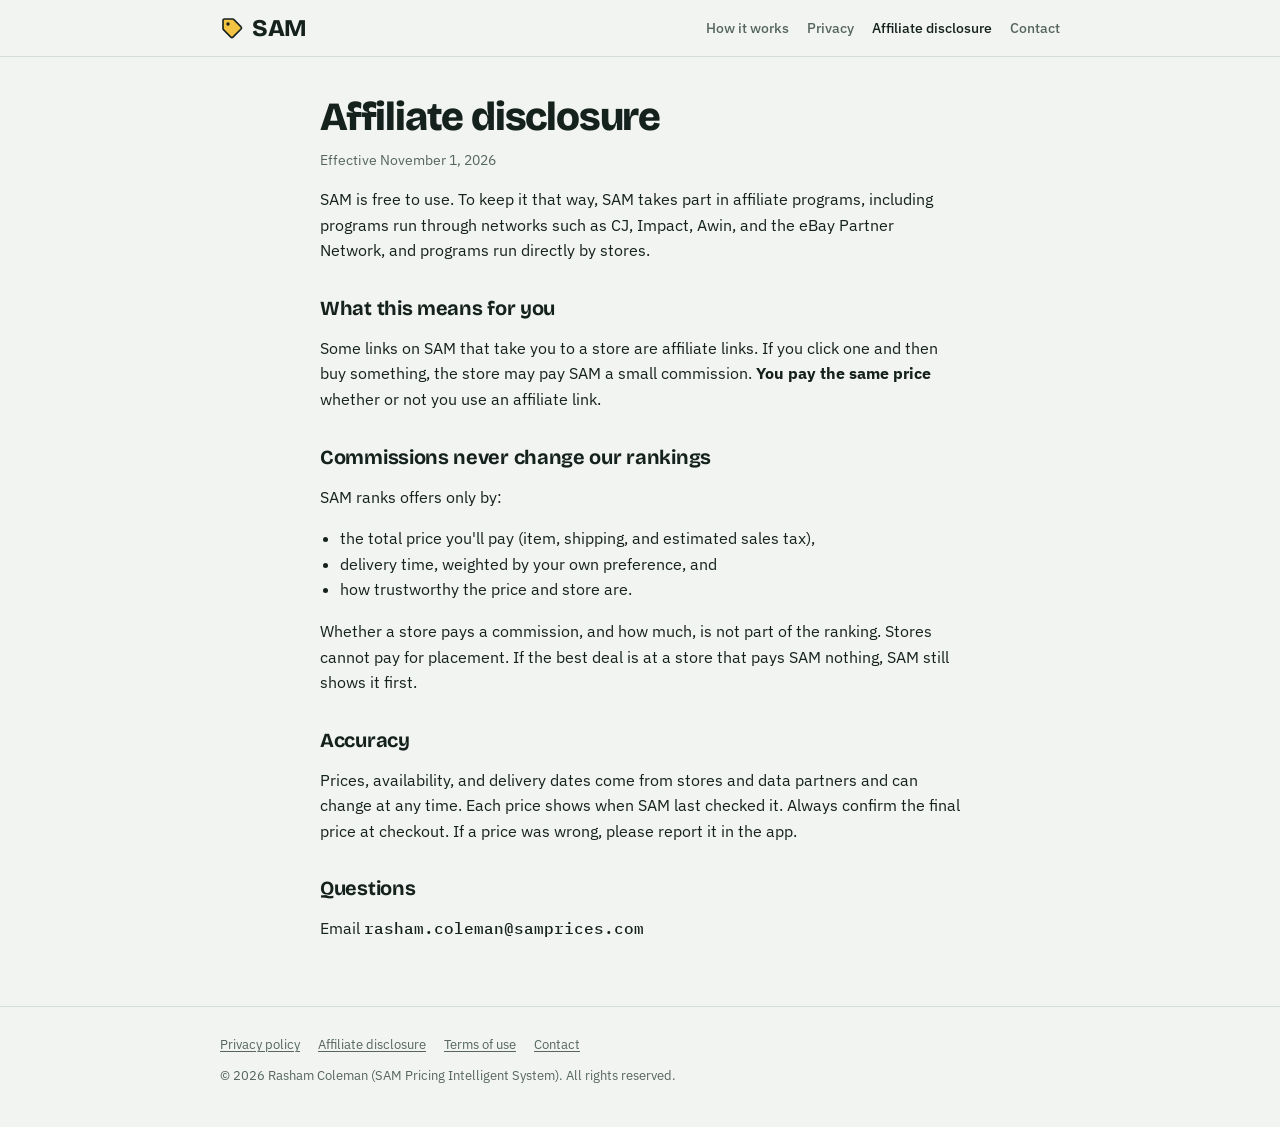
==== disclosure.html @ 1e83416b "Publish SAM website for samprices.com Co-Authored-By: Claude Opus 5.5 <noreply@anthropic.com> Claude" ====
<!doctype html>
<html lang="en">
<head>
<meta charset="utf-8">
<meta name="viewport" content="width=device-width, initial-scale=1, viewport-fit=cover">
<title>SAM Affiliate Disclosure</title>
<meta name="description" content="How SAM earns money from store links, and why it never affects rankings.">
<link rel="preconnect" href="https://fonts.googleapis.com">
<link rel="stylesheet" href="https://fonts.googleapis.com/css2?family=Bricolage+Grotesque:opsz,wght@12..96,600;12..96,700;12..96,800&family=IBM+Plex+Sans:wght@400;500;600&family=IBM+Plex+Mono:wght@500;600&display=swap">
<link rel="stylesheet" href="style.css">
</head>
<body>
<header class="site-head">
  <div class="wrap">
    <a class="logo" href="index.html" aria-label="SAM home">
      <svg width="24" height="24" viewBox="0 0 24 24" aria-hidden="true"><path d="M3 12.6V4.5A1.5 1.5 0 0 1 4.5 3h8.1a1.5 1.5 0 0 1 1.06.44l7.4 7.4a1.5 1.5 0 0 1 0 2.12l-8.1 8.1a1.5 1.5 0 0 1-2.12 0l-7.4-7.4A1.5 1.5 0 0 1 3 12.6Z" fill="var(--tag)" stroke="var(--ink)" stroke-width="1.6"/><circle cx="8" cy="8" r="1.7" fill="var(--ink)"/></svg>
      SAM
    </a>
    <nav class="nav" aria-label="Main">
      <a href="index.html#how">How it works</a>
      <a href="privacy.html">Privacy</a>
      <a href="disclosure.html" aria-current="page">Affiliate disclosure</a>
      <a href="index.html#contact">Contact</a>
    </nav>
  </div>
</header>

<main class="wrap doc">
  <h1>Affiliate disclosure</h1>
  <p class="updated">Effective November 1, 2026</p>

  <p>SAM is free to use. To keep it that way, SAM takes part in affiliate programs, including programs run through networks such as CJ, Impact, Awin, and the eBay Partner Network, and programs run directly by stores.</p>

  <h2>What this means for you</h2>
  <p>Some links on SAM that take you to a store are affiliate links. If you click one and then buy something, the store may pay SAM a small commission. <b>You pay the same price</b> whether or not you use an affiliate link.</p>

  <h2>Commissions never change our rankings</h2>
  <p>SAM ranks offers only by:</p>
  <ul>
    <li>the total price you'll pay (item, shipping, and estimated sales tax),</li>
    <li>delivery time, weighted by your own preference, and</li>
    <li>how trustworthy the price and store are.</li>
  </ul>
  <p>Whether a store pays a commission, and how much, is not part of the ranking. Stores cannot pay for placement. If the best deal is at a store that pays SAM nothing, SAM still shows it first.</p>

  <h2>Accuracy</h2>
  <p>Prices, availability, and delivery dates come from stores and data partners and can change at any time. Each price shows when SAM last checked it. Always confirm the final price at checkout. If a price was wrong, please report it in the app.</p>

  <h2>Questions</h2>
  <p>Email <span class="contact">rasham.coleman@samprices.com</span></p>
</main>

<footer class="site-foot">
  <div class="wrap">
    <nav aria-label="Legal">
      <a href="privacy.html">Privacy policy</a>
      <a href="disclosure.html">Affiliate disclosure</a>
      <a href="terms.html">Terms of use</a>
      <a href="index.html#contact">Contact</a>
    </nav>
    <span>© 2026 Rasham Coleman (SAM Pricing Intelligent System). All rights reserved.</span>
  </div>
</footer>
</body>
</html>
---- style.css ----
/* SAM website. Layout: a single reading column with a receipt-style hero card; shared by all pages. */
:root {
  --paper: #F1F4F1;
  --card: #FFFFFF;
  --ink: #15211D;
  --muted: #56665F;
  --line: #D6DED9;
  --accent: #0D6B4E;
  --accent-ink: #FFFFFF;
  --tag: #F3C443;
  --tag-ink: #2A2306;
  --warn: #A9441C;
  --chip: #E6EDE9;
  --f-display: "Bricolage Grotesque", "Avenir Next", "Segoe UI", system-ui, sans-serif;
  --f-body: "IBM Plex Sans", "Segoe UI", system-ui, -apple-system, sans-serif;
  --f-num: "IBM Plex Mono", ui-monospace, "SF Mono", Menlo, monospace;
}
@media (prefers-color-scheme: dark) {
  :root:not([data-theme="light"]) {
    --paper: #0E1412; --card: #161F1C; --ink: #E5EDE9; --muted: #95A59F; --line: #26332E;
    --accent: #4CC497; --accent-ink: #06231A; --tag: #E7B92F; --tag-ink: #241C02;
    --warn: #F0905F; --chip: #1F2A26; color-scheme: dark;
  }
}
:root[data-theme="dark"] {
  --paper: #0E1412; --card: #161F1C; --ink: #E5EDE9; --muted: #95A59F; --line: #26332E;
  --accent: #4CC497; --accent-ink: #06231A; --tag: #E7B92F; --tag-ink: #241C02;
  --warn: #F0905F; --chip: #1F2A26; color-scheme: dark;
}

* { box-sizing: border-box; }
[hidden] { display: none !important; }
html { -webkit-text-size-adjust: 100%; }
html, body { background: var(--paper); }
body { margin: 0; color: var(--ink); font: 16px/1.6 var(--f-body); }
a { color: var(--accent); text-underline-offset: 2px; }
:focus-visible { outline: 2px solid var(--accent); outline-offset: 2px; }
img { max-width: 100%; }

.wrap { max-width: 880px; margin: 0 auto; padding-left: max(20px, env(safe-area-inset-left, 0px)); padding-right: max(20px, env(safe-area-inset-right, 0px)); }

/* Header / footer */
.site-head { border-bottom: 1px solid var(--line); }
.site-head .wrap { padding-block: 16px; display: flex; flex-wrap: wrap; align-items: center; justify-content: space-between; gap: 10px 20px; }
.logo { font: 800 24px/1 var(--f-display); letter-spacing: -0.02em; color: var(--ink); text-decoration: none; display: inline-flex; align-items: center; gap: 8px; }
.nav { display: flex; flex-wrap: wrap; gap: 4px 18px; font-size: 14px; }
.nav a { color: var(--muted); text-decoration: none; font-weight: 500; }
.nav a:hover, .nav a[aria-current="page"] { color: var(--ink); }

.site-foot { border-top: 1px solid var(--line); margin-top: 64px; }
.site-foot .wrap { padding-block: 28px 40px; display: grid; gap: 10px; font-size: 13px; color: var(--muted); }
.site-foot nav { display: flex; flex-wrap: wrap; gap: 6px 18px; }
.site-foot a { color: var(--muted); }

/* Home */
.hero { padding-block: 56px 24px; display: grid; grid-template-columns: minmax(0, 1.1fr) minmax(0, 0.9fr); gap: 40px; align-items: center; }
.eyebrow { font: 600 12px/1 var(--f-body); letter-spacing: 0.1em; text-transform: uppercase; color: var(--accent); margin: 0 0 14px; }
h1 { font: 800 clamp(36px, 6vw, 56px)/1.04 var(--f-display); letter-spacing: -0.03em; margin: 0 0 18px; text-wrap: balance; }
.lede { font-size: 18px; color: var(--muted); margin: 0 0 24px; max-width: 34em; }
.status { display: inline-flex; align-items: center; gap: 8px; font-size: 14px; font-weight: 600; padding: 8px 14px; border-radius: 999px; background: var(--chip); }
.status::before { content: ""; width: 8px; height: 8px; border-radius: 50%; background: var(--tag); }

/* Receipt card in the hero */
.receipt-card { background: var(--card); border: 1px solid var(--line); border-radius: 16px; padding: 20px; display: grid; gap: 12px; box-shadow: 0 1px 0 var(--line), 0 18px 40px -28px rgba(13, 107, 78, .45); }
.tag { justify-self: start; font: 600 11px/1 var(--f-body); letter-spacing: 0.08em; text-transform: uppercase; background: var(--tag); color: var(--tag-ink); padding: 6px 10px 6px 15px; border-radius: 4px 999px 999px 4px; position: relative; }
.tag::before { content: ""; position: absolute; left: 6px; top: 50%; width: 4px; height: 4px; margin-top: -2px; border-radius: 50%; background: var(--tag-ink); opacity: .6; }
.rc-top { display: flex; justify-content: space-between; align-items: baseline; gap: 12px; }
.rc-store { font-weight: 600; font-size: 17px; }
.rc-total { font: 600 30px/1 var(--f-num); letter-spacing: -0.02em; font-variant-numeric: tabular-nums; }
.rc-why { font-size: 14px; margin: 0; }
.rc-lines { border-top: 1px dotted var(--line); padding-top: 10px; display: grid; gap: 3px; font: 500 13px/1.4 var(--f-num); color: var(--muted); font-variant-numeric: tabular-nums; }
.rc-lines div { display: flex; justify-content: space-between; gap: 12px; }
.rc-lines .sum { color: var(--ink); font-weight: 600; border-top: 1px solid var(--line); padding-top: 4px; margin-top: 2px; }
.rc-meta { display: flex; flex-wrap: wrap; gap: 4px 14px; font-size: 13px; color: var(--muted); }
.rc-skip { font-size: 12px; color: var(--warn); }
.caption { font-size: 12px; color: var(--muted); margin: 8px 0 0; text-align: center; }

/* Sections */
section { padding-block: 40px 8px; }
h2 { font: 700 clamp(24px, 3.4vw, 30px)/1.2 var(--f-display); letter-spacing: -0.015em; margin: 0 0 18px; text-wrap: balance; }
h3 { font: 600 18px/1.3 var(--f-display); margin: 0 0 6px; }
.grid3 { display: grid; grid-template-columns: repeat(3, minmax(0, 1fr)); gap: 16px; }
.grid2 { display: grid; grid-template-columns: repeat(2, minmax(0, 1fr)); gap: 16px; }
.item { padding: 18px; border-radius: 14px; background: var(--card); border: 1px solid var(--line); }
.item p { margin: 0; color: var(--muted); font-size: 15px; }
.step-n { font: 600 13px/1 var(--f-num); color: var(--accent); margin-bottom: 10px; display: block; }

.promise { list-style: none; margin: 0; padding: 0; display: grid; gap: 12px; }
.promise li { display: grid; grid-template-columns: 22px minmax(0, 1fr); gap: 10px; align-items: start; }
.promise li::before { content: "✓"; font-weight: 700; color: var(--accent); line-height: 1.6; }
.promise b { display: block; }
.promise span { color: var(--muted); font-size: 15px; }

.note { padding: 16px 18px; border-radius: 12px; background: var(--chip); font-size: 15px; }
.contact { font: 500 16px var(--f-num); user-select: all; }

/* Legal pages */
.doc { max-width: 680px; padding-block: 40px 0; }
.doc h1 { font-size: clamp(30px, 5vw, 40px); }
.doc h2 { font-size: 20px; margin: 32px 0 8px; }
.doc p, .doc li { color: var(--ink); }
.doc .updated { color: var(--muted); font-size: 14px; margin-top: -8px; }
.doc ul { padding-left: 20px; }

@media (max-width: 760px) {
  .hero { grid-template-columns: minmax(0, 1fr); padding-block: 36px 8px; gap: 28px; }
  .grid3, .grid2 { grid-template-columns: minmax(0, 1fr); }
}
@media (prefers-reduced-motion: reduce) { * { transition: none !important; } }
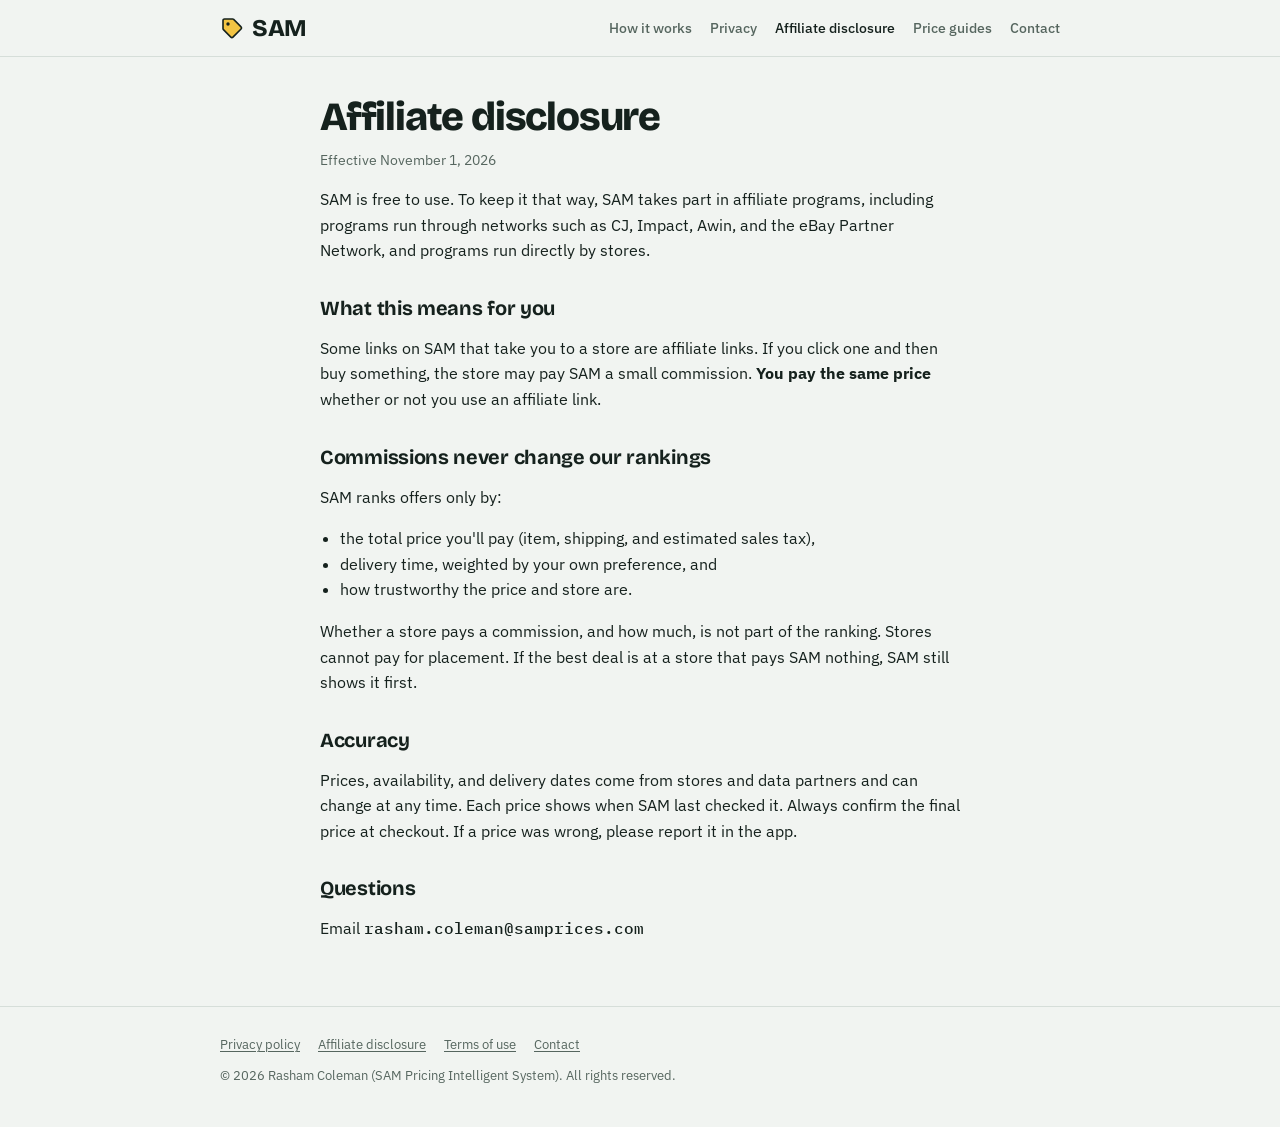
==== commit e119ff72: "Add price guides section, early access signup and privacy-friendly visitor counts Co-Authored-By: Cl" ====
--- a/disclosure.html
+++ b/disclosure.html
@@ -8,6 +8,8 @@
 <link rel="preconnect" href="https://fonts.googleapis.com">
 <link rel="stylesheet" href="https://fonts.googleapis.com/css2?family=Bricolage+Grotesque:opsz,wght@12..96,600;12..96,700;12..96,800&family=IBM+Plex+Sans:wght@400;500;600&family=IBM+Plex+Mono:wght@500;600&display=swap">
 <link rel="stylesheet" href="style.css">
+<!-- Privacy-friendly visitor counts (GoatCounter): no cookies, no personal data -->
+<script data-goatcounter="https://samprices.goatcounter.com/count" async src="https://gc.zgo.at/count.js"></script>
 </head>
 <body>
 <header class="site-head">
@@ -20,6 +22,7 @@
       <a href="index.html#how">How it works</a>
       <a href="privacy.html">Privacy</a>
       <a href="disclosure.html" aria-current="page">Affiliate disclosure</a>
+      <a href="guides/index.html">Price guides</a>
       <a href="index.html#contact">Contact</a>
     </nav>
   </div>
--- a/style.css
+++ b/style.css
@@ -75,6 +75,28 @@
 .rc-skip { font-size: 12px; color: var(--warn); }
 .caption { font-size: 12px; color: var(--muted); margin: 8px 0 0; text-align: center; }
 
+/* Buttons & early access */
+.btn { display: inline-flex; align-items: center; justify-content: center; min-height: 44px; padding: 0 20px; border-radius: 10px; background: var(--accent); color: var(--accent-ink); font-weight: 600; text-decoration: none; }
+.btn:hover { filter: brightness(1.08); }
+.cta-row { display: flex; flex-wrap: wrap; gap: 12px; align-items: center; }
+.early { display: grid; gap: 14px; justify-items: start; padding: 22px; border-radius: 16px; background: var(--card); border: 1px solid var(--line); max-width: 640px; }
+.early p { margin: 0; }
+.fine { font-size: 13px; color: var(--muted); }
+.section-lede { color: var(--muted); max-width: 40em; }
+
+/* Guides */
+.guide-list { list-style: none; margin: 0; padding: 0; display: grid; gap: 12px; }
+.guide-list li a, .guide-list li > div { display: grid; gap: 4px; padding: 16px 18px; border-radius: 14px; background: var(--card); border: 1px solid var(--line); color: var(--ink); text-decoration: none; }
+.guide-list li a:hover { border-color: var(--accent); }
+.guide-list .g-meta { font-size: 13px; color: var(--muted); }
+.pill-soon { justify-self: start; font-size: 11px; font-weight: 600; letter-spacing: .06em; text-transform: uppercase; padding: 3px 8px; border-radius: 999px; background: var(--chip); color: var(--muted); }
+.offer-table { width: 100%; border-collapse: collapse; font-size: 15px; }
+.offer-table th, .offer-table td { text-align: left; padding: 10px 8px; border-bottom: 1px solid var(--line); vertical-align: top; }
+.offer-table th { font-size: 12px; letter-spacing: .06em; text-transform: uppercase; color: var(--muted); font-weight: 600; }
+.offer-table td.num { font: 500 15px var(--f-num); font-variant-numeric: tabular-nums; white-space: nowrap; text-align: right; }
+.offer-table th.num { text-align: right; }
+.table-wrap { overflow-x: auto; }
+
 /* Sections */
 section { padding-block: 40px 8px; }
 h2 { font: 700 clamp(24px, 3.4vw, 30px)/1.2 var(--f-display); letter-spacing: -0.015em; margin: 0 0 18px; text-wrap: balance; }
